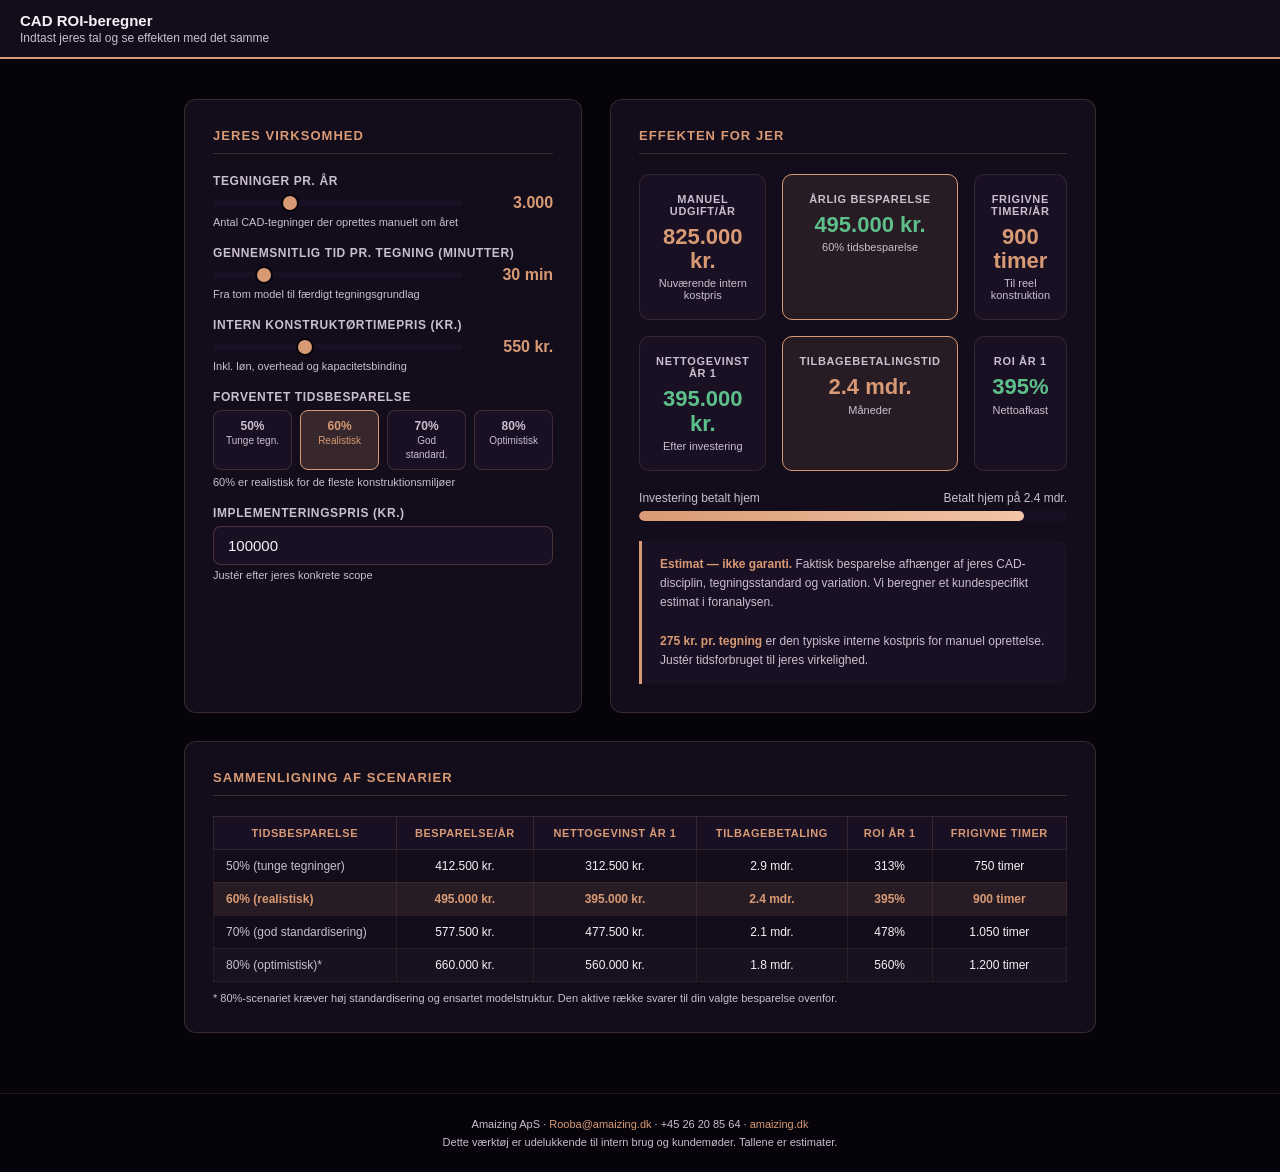
==== roi.html @ 3053f483 "fix: iOS gem-knap + ROI-beregner + auto-opdatering sw" ====
<!DOCTYPE html>
<html lang="da">
<head>
<meta charset="UTF-8">
<meta name="viewport" content="width=device-width, initial-scale=1.0">
<title>CAD-tegningsautomatisering — ROI-beregner · Amaizing</title>
<style>
  :root {
    --bg:      #06040a;
    --panel:   #130c1b;
    --panel2:  #1a1024;
    --copper:  #d89a74;
    --lcopper: #f1c5a7;
    --white:   #f5f1f7;
    --muted:   #c9bfce;
    --body:    #f5f1f7;
    --green:   #5dbf8a;
    --h2:      #c47a3e;
  }
  * { box-sizing: border-box; margin: 0; padding: 0; }
  body {
    background: var(--bg);
    color: var(--body);
    font-family: Arial, Helvetica, sans-serif;
    font-size: 15px;
    min-height: 100vh;
  }

  /* HEADER */
  .header {
    background: var(--panel);
    border-bottom: 2px solid var(--copper);
    padding: 12px 20px;
    display: flex;
    align-items: center;
    gap: 20px;
  }
  .header-logo {
    width: 48px; height: 48px;
    background: var(--copper);
    border-radius: 8px;
    display: flex; align-items: center; justify-content: center;
    font-weight: 900; font-size: 22px; color: var(--bg);
    letter-spacing: -1px;
  }
  .header-title { flex: 1; }
  .header-title h1 { font-size: 15px; color: var(--white); font-weight: 700; }
  .header-title p { font-size: 12px; color: var(--muted); margin-top: 2px; }
  .header-tag {
    font-size: 11px; color: var(--copper);
    background: rgba(216,154,116,0.12);
    border: 1px solid rgba(216,154,116,0.3);
    padding: 4px 12px; border-radius: 20px;
    font-weight: 600;
  }

  /* LAYOUT */
  .main {
    max-width: 960px;
    margin: 0 auto;
    padding: 40px 24px 60px;
    display: grid;
    grid-template-columns: 1fr 1fr;
    gap: 28px;
  }
  .full { grid-column: 1 / -1; }

  /* KORT */
  .card {
    background: var(--panel);
    border: 1px solid rgba(216,154,116,0.2);
    border-radius: 12px;
    padding: 28px;
  }
  .card h2 {
    font-size: 13px;
    font-weight: 700;
    color: var(--copper);
    text-transform: uppercase;
    letter-spacing: 0.08em;
    margin-bottom: 20px;
    padding-bottom: 10px;
    border-bottom: 1px solid rgba(216,154,116,0.2);
  }

  /* INPUT */
  .field { margin-bottom: 18px; }
  .field label {
    display: block;
    font-size: 12px;
    color: var(--muted);
    margin-bottom: 6px;
    font-weight: 600;
    text-transform: uppercase;
    letter-spacing: 0.05em;
  }
  .field-row { display: flex; align-items: center; gap: 10px; }
  .field input[type=range] {
    flex: 1;
    -webkit-appearance: none;
    height: 6px;
    border-radius: 3px;
    background: var(--panel2);
    outline: none;
    cursor: pointer;
  }
  .field input[type=range]::-webkit-slider-thumb {
    -webkit-appearance: none;
    width: 18px; height: 18px;
    border-radius: 50%;
    background: var(--copper);
    cursor: pointer;
    border: 2px solid var(--bg);
  }
  .field input[type=number] {
    width: 100%;
    background: var(--panel2);
    border: 1px solid rgba(216,154,116,0.25);
    border-radius: 8px;
    color: var(--white);
    font-size: 15px;
    font-family: Arial, sans-serif;
    padding: 10px 14px;
    outline: none;
    transition: border-color 0.2s;
  }
  .field input[type=number]:focus {
    border-color: var(--copper);
  }
  .field-value {
    min-width: 80px;
    text-align: right;
    font-size: 16px;
    font-weight: 700;
    color: var(--copper);
  }
  .field-hint {
    font-size: 11px;
    color: var(--muted);
    margin-top: 4px;
  }

  /* REDUCER */
  .reducer-row {
    display: flex;
    gap: 8px;
    margin-bottom: 6px;
  }
  .reducer-btn {
    flex: 1;
    background: var(--panel2);
    border: 1px solid rgba(216,154,116,0.2);
    border-radius: 8px;
    color: var(--muted);
    font-size: 12px;
    font-weight: 600;
    padding: 8px;
    cursor: pointer;
    transition: all 0.15s;
    text-align: center;
  }
  .reducer-btn:hover { border-color: var(--copper); color: var(--copper); }
  .reducer-btn.active {
    background: rgba(216,154,116,0.18);
    border-color: var(--copper);
    color: var(--copper);
  }

  /* RESULTATER */
  .results-grid {
    display: grid;
    grid-template-columns: repeat(3, 1fr);
    gap: 16px;
    margin-bottom: 20px;
  }
  .result-box {
    background: var(--panel2);
    border: 1px solid rgba(216,154,116,0.15);
    border-radius: 10px;
    padding: 18px 16px;
    text-align: center;
  }
  .result-box.highlight {
    background: rgba(216,154,116,0.1);
    border-color: var(--copper);
  }
  .result-label {
    font-size: 11px;
    color: var(--muted);
    font-weight: 600;
    text-transform: uppercase;
    letter-spacing: 0.06em;
    margin-bottom: 8px;
  }
  .result-value {
    font-size: 22px;
    font-weight: 700;
    color: var(--copper);
    line-height: 1.1;
  }
  .result-value.green { color: var(--green); }
  .result-sub {
    font-size: 11px;
    color: var(--muted);
    margin-top: 4px;
  }

  /* BREAK-EVEN BAR */
  .payback-section { margin-top: 4px; }
  .payback-label {
    display: flex;
    justify-content: space-between;
    font-size: 12px;
    color: var(--muted);
    margin-bottom: 6px;
  }
  .payback-bar-bg {
    height: 10px;
    background: var(--panel2);
    border-radius: 5px;
    overflow: hidden;
  }
  .payback-bar-fill {
    height: 100%;
    background: linear-gradient(90deg, var(--copper), var(--lcopper));
    border-radius: 5px;
    transition: width 0.4s ease;
    min-width: 4px;
  }

  /* FORUDSÆTNINGER NOTE */
  .note {
    background: var(--panel2);
    border-left: 3px solid var(--copper);
    border-radius: 0 8px 8px 0;
    padding: 14px 18px;
    font-size: 12px;
    color: var(--muted);
    line-height: 1.6;
    margin-top: 4px;
  }
  .note strong { color: var(--copper); }

  /* TABEL */
  .scenario-table {
    width: 100%;
    border-collapse: collapse;
    font-size: 12px;
    margin-top: 8px;
  }
  .scenario-table th {
    background: var(--panel2);
    color: var(--copper);
    font-weight: 700;
    padding: 10px 12px;
    text-align: center;
    border: 1px solid rgba(216,154,116,0.15);
    font-size: 11px;
    text-transform: uppercase;
    letter-spacing: 0.05em;
  }
  .scenario-table td {
    padding: 9px 12px;
    text-align: center;
    border: 1px solid rgba(216,154,116,0.1);
    color: var(--white);
  }
  .scenario-table tr:nth-child(even) td { background: rgba(255,255,255,0.02); }
  .scenario-table tr.active-row td { background: rgba(216,154,116,0.1); color: var(--copper); font-weight: 700; }
  .scenario-table td:first-child { text-align: left; color: var(--muted); }

  /* FOOTER */
  .footer {
    text-align: center;
    padding: 24px;
    font-size: 11px;
    color: var(--muted);
    border-top: 1px solid rgba(216,154,116,0.12);
  }
  .footer a { color: var(--copper); text-decoration: none; }

  @media (max-width: 680px) {
    .main { grid-template-columns: 1fr; }
    .results-grid { grid-template-columns: 1fr 1fr; }
    .header { padding: 16px 20px; }
  }
</style>
</head>
<body>

<div class="header">
  <div class="header-title">
    <h1>CAD ROI-beregner</h1>
    <p>Indtast jeres tal og se effekten med det samme</p>
  </div>
</div>

<div class="main">

  <!-- INPUT VENSTRE -->
  <div class="card">
    <h2>Jeres virksomhed</h2>

    <div class="field">
      <label>Tegninger pr. år</label>
      <div class="field-row">
        <input type="range" id="sld-tegninger" min="100" max="10000" step="100" value="3000"
               oninput="sync('tegninger', this.value); beregn()">
        <span class="field-value" id="val-tegninger">3.000</span>
      </div>
      <div class="field-hint">Antal CAD-tegninger der oprettes manuelt om året</div>
    </div>

    <div class="field">
      <label>Gennemsnitlig tid pr. tegning (minutter)</label>
      <div class="field-row">
        <input type="range" id="sld-minutter" min="10" max="120" step="5" value="30"
               oninput="sync('minutter', this.value); beregn()">
        <span class="field-value" id="val-minutter">30 min</span>
      </div>
      <div class="field-hint">Fra tom model til færdigt tegningsgrundlag</div>
    </div>

    <div class="field">
      <label>Intern konstruktørtimepris (kr.)</label>
      <div class="field-row">
        <input type="range" id="sld-timepris" min="300" max="1000" step="25" value="550"
               oninput="sync('timepris', this.value); beregn()">
        <span class="field-value" id="val-timepris">550 kr.</span>
      </div>
      <div class="field-hint">Inkl. løn, overhead og kapacitetsbinding</div>
    </div>

    <div class="field">
      <label>Forventet tidsbesparelse</label>
      <div class="reducer-row">
        <div class="reducer-btn" onclick="setReduktion(50)">50%<br><span style="font-weight:400;font-size:10px">Tunge tegn.</span></div>
        <div class="reducer-btn active" onclick="setReduktion(60)">60%<br><span style="font-weight:400;font-size:10px">Realistisk</span></div>
        <div class="reducer-btn" onclick="setReduktion(70)">70%<br><span style="font-weight:400;font-size:10px">God standard.</span></div>
        <div class="reducer-btn" onclick="setReduktion(80)">80%<br><span style="font-weight:400;font-size:10px">Optimistisk</span></div>
      </div>
      <div class="field-hint">60% er realistisk for de fleste konstruktionsmiljøer</div>
    </div>

    <div class="field">
      <label>Implementeringspris (kr.)</label>
      <input type="number" id="inp-implpris" value="100000" min="10000" max="500000" step="5000"
             oninput="beregn()">
      <div class="field-hint">Justér efter jeres konkrete scope</div>
    </div>
  </div>

  <!-- RESULTATER HØJRE -->
  <div class="card">
    <h2>Effekten for jer</h2>

    <div class="results-grid">
      <div class="result-box">
        <div class="result-label">Manuel udgift/år</div>
        <div class="result-value" id="res-manuel">—</div>
        <div class="result-sub">Nuværende intern kostpris</div>
      </div>
      <div class="result-box highlight">
        <div class="result-label">Årlig besparelse</div>
        <div class="result-value green" id="res-besparelse">—</div>
        <div class="result-sub" id="res-besparelse-sub">—</div>
      </div>
      <div class="result-box">
        <div class="result-label">Frigivne timer/år</div>
        <div class="result-value" id="res-timer">—</div>
        <div class="result-sub">Til reel konstruktion</div>
      </div>
      <div class="result-box">
        <div class="result-label">Nettogevinst år 1</div>
        <div class="result-value green" id="res-netto">—</div>
        <div class="result-sub">Efter investering</div>
      </div>
      <div class="result-box highlight">
        <div class="result-label">Tilbagebetalingstid</div>
        <div class="result-value" id="res-tilbageb">—</div>
        <div class="result-sub">Måneder</div>
      </div>
      <div class="result-box">
        <div class="result-label">ROI år 1</div>
        <div class="result-value green" id="res-roi">—</div>
        <div class="result-sub">Nettoafkast</div>
      </div>
    </div>

    <div class="payback-section">
      <div class="payback-label">
        <span>Investering betalt hjem</span>
        <span id="payback-pct-label">—</span>
      </div>
      <div class="payback-bar-bg">
        <div class="payback-bar-fill" id="payback-bar" style="width:0%"></div>
      </div>
    </div>

    <div class="note" style="margin-top:20px">
      <strong>Estimat — ikke garanti.</strong> Faktisk besparelse afhænger af jeres CAD-disciplin,
      tegningsstandard og variation. Vi beregner et kundespecifikt estimat i foranalysen.
      <br><br>
      <strong>275 kr. pr. tegning</strong> er den typiske interne kostpris for manuel oprettelse.
      Justér tidsforbruget til jeres virkelighed.
    </div>
  </div>

  <!-- SCENARIETABEL -->
  <div class="card full">
    <h2>Sammenligning af scenarier</h2>
    <table class="scenario-table" id="scenario-table">
      <thead>
        <tr>
          <th>Tidsbesparelse</th>
          <th>Besparelse/år</th>
          <th>Nettogevinst år 1</th>
          <th>Tilbagebetaling</th>
          <th>ROI år 1</th>
          <th>Frigivne timer</th>
        </tr>
      </thead>
      <tbody id="scenario-body"></tbody>
    </table>
    <div style="font-size:11px;color:var(--muted);margin-top:10px">
      * 80%-scenariet kræver høj standardisering og ensartet modelstruktur.
      Den aktive række svarer til din valgte besparelse ovenfor.
    </div>
  </div>

</div>

<div class="footer">
  Amaizing ApS · <a href="mailto:Rooba@amaizing.dk">Rooba@amaizing.dk</a> · +45 26 20 85 64 ·
  <a href="https://amaizing.dk">amaizing.dk</a>
  <br>
  <span style="margin-top:6px;display:block">
    Dette værktøj er udelukkende til intern brug og kundemøder. Tallene er estimater.
  </span>
</div>

<script>
let reduktion = 60;

function fmt(n) {
  return n.toLocaleString('da-DK') + ' kr.';
}
function fmtN(n) {
  return n.toLocaleString('da-DK');
}

function setReduktion(pct) {
  reduktion = pct;
  document.querySelectorAll('.reducer-btn').forEach(b => b.classList.remove('active'));
  const btns = document.querySelectorAll('.reducer-btn');
  const map = {50:0, 60:1, 70:2, 80:3};
  if (map[pct] !== undefined) btns[map[pct]].classList.add('active');
  beregn();
}

function sync(field, val) {
  val = parseInt(val);
  if (field === 'tegninger') {
    document.getElementById('val-tegninger').textContent = fmtN(val);
  } else if (field === 'minutter') {
    document.getElementById('val-minutter').textContent = val + ' min';
  } else if (field === 'timepris') {
    document.getElementById('val-timepris').textContent = fmtN(val) + ' kr.';
  }
}

function beregn() {
  const tegninger   = parseInt(document.getElementById('sld-tegninger').value);
  const minutter    = parseInt(document.getElementById('sld-minutter').value);
  const timepris    = parseInt(document.getElementById('sld-timepris').value);
  const implpris    = parseInt(document.getElementById('inp-implpris').value) || 100000;

  const timerPrTegning = minutter / 60;
  const manuel   = Math.round(tegninger * timerPrTegning * timepris);
  const bespar   = Math.round(manuel * reduktion / 100);
  const timer    = Math.round(tegninger * timerPrTegning * reduktion / 100);
  const netto    = bespar - implpris;
  const tilbage  = bespar > 0 ? (implpris / (bespar / 12)) : 99;
  const roi      = implpris > 0 ? Math.round((netto / implpris) * 100) : 0;

  document.getElementById('res-manuel').textContent     = fmt(manuel);
  document.getElementById('res-besparelse').textContent = fmt(bespar);
  document.getElementById('res-besparelse-sub').textContent = reduktion + '% tidsbesparelse';
  document.getElementById('res-timer').textContent      = fmtN(timer) + ' timer';
  document.getElementById('res-netto').textContent      = netto >= 0 ? fmt(netto) : '-' + fmt(-netto);
  document.getElementById('res-tilbageb').textContent   = tilbage < 24 ? tilbage.toFixed(1) + ' mdr.' : '> 24 mdr.';
  document.getElementById('res-roi').textContent        = roi + '%';

  // Payback bar (maks 24 mdr = 100%)
  const pct = Math.min(100, Math.max(0, Math.round((1 - tilbage/24) * 100)));
  document.getElementById('payback-bar').style.width = pct + '%';
  document.getElementById('payback-pct-label').textContent =
    tilbage < 24 ? 'Betalt hjem på ' + tilbage.toFixed(1) + ' mdr.' : 'Over 2 år';

  // Scenarietabel
  const scenarier = [50, 60, 70, 80];
  const labels = ['50% (tunge tegninger)', '60% (realistisk)', '70% (god standardisering)', '80% (optimistisk)*'];
  const tbody = document.getElementById('scenario-body');
  tbody.innerHTML = '';
  scenarier.forEach((pctS, i) => {
    const b = Math.round(manuel * pctS / 100);
    const t = Math.round(tegninger * timerPrTegning * pctS / 100);
    const n = b - implpris;
    const tb = b > 0 ? (implpris / (b / 12)) : 99;
    const r = implpris > 0 ? Math.round((n / implpris) * 100) : 0;
    const tr = document.createElement('tr');
    if (pctS === reduktion) tr.className = 'active-row';
    tr.innerHTML = `
      <td>${labels[i]}</td>
      <td>${fmt(b)}</td>
      <td>${n >= 0 ? fmt(n) : '-' + fmt(-n)}</td>
      <td>${tb < 24 ? tb.toFixed(1) + ' mdr.' : '> 24 mdr.'}</td>
      <td>${r}%</td>
      <td>${fmtN(t)} timer</td>
    `;
    tbody.appendChild(tr);
  });
}

// Init
beregn();
</script>
</body>
</html>
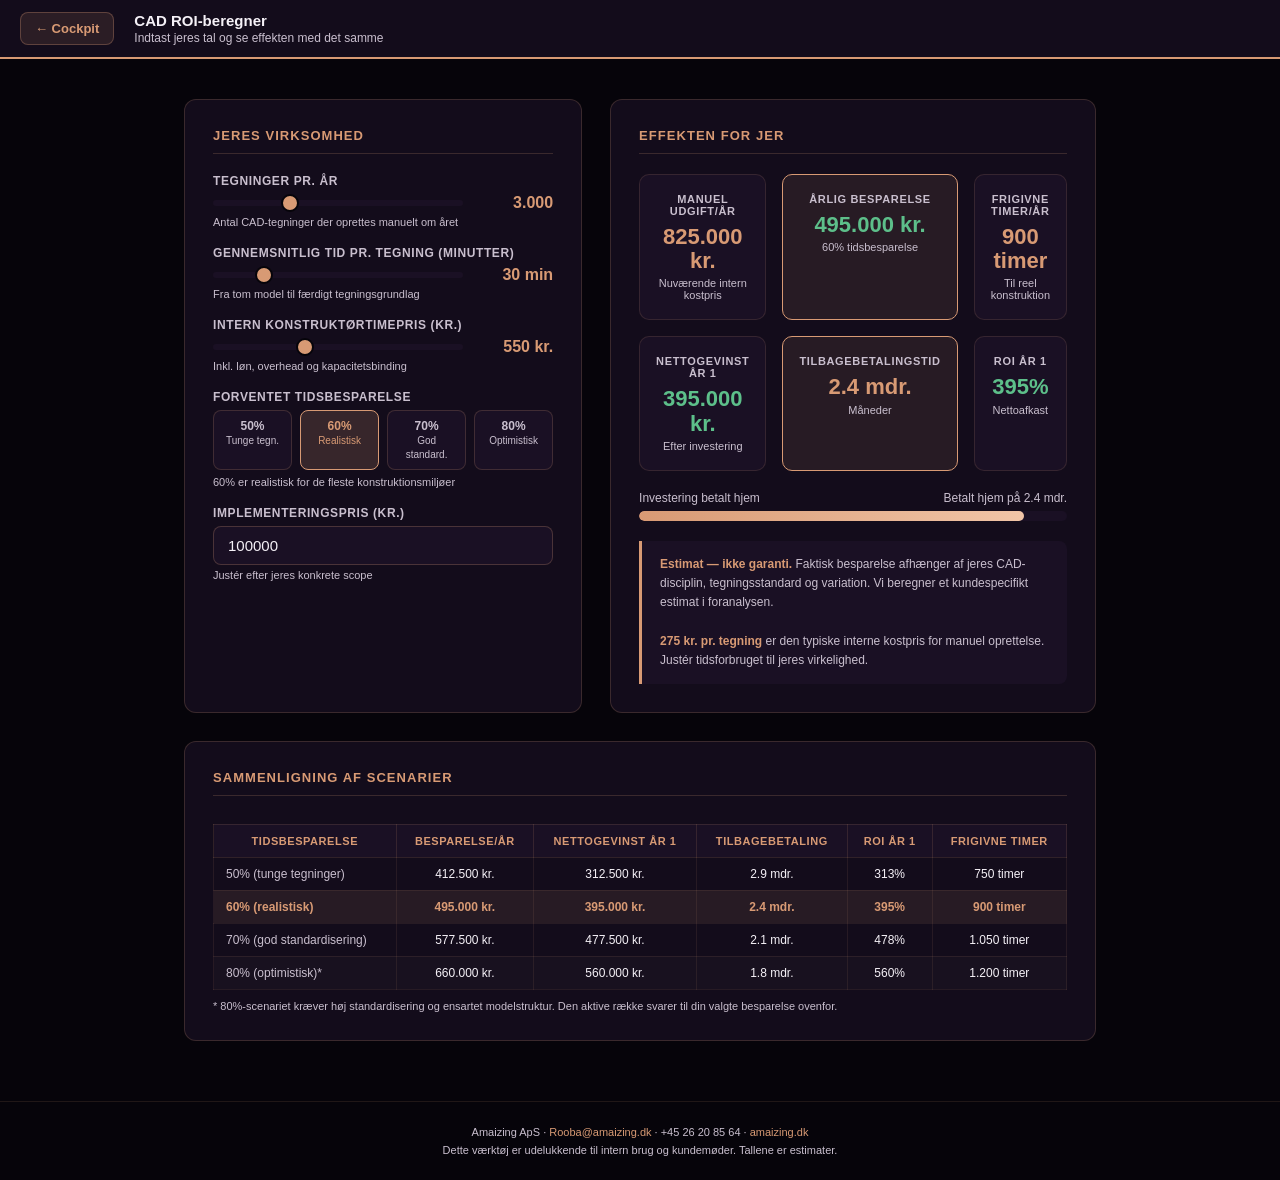
==== commit f0e918fb: "fix: ROI-beregner som separat side med tilbage-knap, fjernet iframe" ====
--- a/roi.html
+++ b/roi.html
@@ -279,16 +279,44 @@
   }
   .footer a { color: var(--copper); text-decoration: none; }
 
+  /* TILBAGE-KNAP */
+  .back-btn {
+    display: inline-flex;
+    align-items: center;
+    gap: 6px;
+    background: rgba(216,154,116,0.12);
+    border: 1px solid rgba(216,154,116,0.3);
+    border-radius: 8px;
+    color: var(--copper);
+    font-size: 13px;
+    font-weight: 600;
+    padding: 8px 14px;
+    cursor: pointer;
+    text-decoration: none;
+    transition: background 0.15s;
+    white-space: nowrap;
+  }
+  .back-btn:hover { background: rgba(216,154,116,0.22); }
+
+  /* TABEL SCROLL PÅ MOBIL */
+  .table-scroll { overflow-x: auto; -webkit-overflow-scrolling: touch; }
+
   @media (max-width: 680px) {
-    .main { grid-template-columns: 1fr; }
+    .main { grid-template-columns: 1fr; padding: 20px 16px 40px; }
     .results-grid { grid-template-columns: 1fr 1fr; }
-    .header { padding: 16px 20px; }
+    .header { padding: 12px 16px; gap: 12px; }
+    .header-logo { width: 36px; height: 36px; font-size: 16px; }
+    .header-title h1 { font-size: 13px; }
+    .header-title p { font-size: 11px; }
+    .scenario-table { font-size: 11px; }
+    .scenario-table th, .scenario-table td { padding: 8px 8px; }
   }
 </style>
 </head>
 <body>
 
 <div class="header">
+  <a class="back-btn" href="amaizing-cockpit.html">← Cockpit</a>
   <div class="header-title">
     <h1>CAD ROI-beregner</h1>
     <p>Indtast jeres tal og se effekten med det samme</p>
@@ -409,7 +437,7 @@
   <!-- SCENARIETABEL -->
   <div class="card full">
     <h2>Sammenligning af scenarier</h2>
-    <table class="scenario-table" id="scenario-table">
+    <div class="table-scroll"><table class="scenario-table" id="scenario-table">
       <thead>
         <tr>
           <th>Tidsbesparelse</th>
@@ -421,7 +449,7 @@
         </tr>
       </thead>
       <tbody id="scenario-body"></tbody>
-    </table>
+    </table></div>
     <div style="font-size:11px;color:var(--muted);margin-top:10px">
       * 80%-scenariet kræver høj standardisering og ensartet modelstruktur.
       Den aktive række svarer til din valgte besparelse ovenfor.
